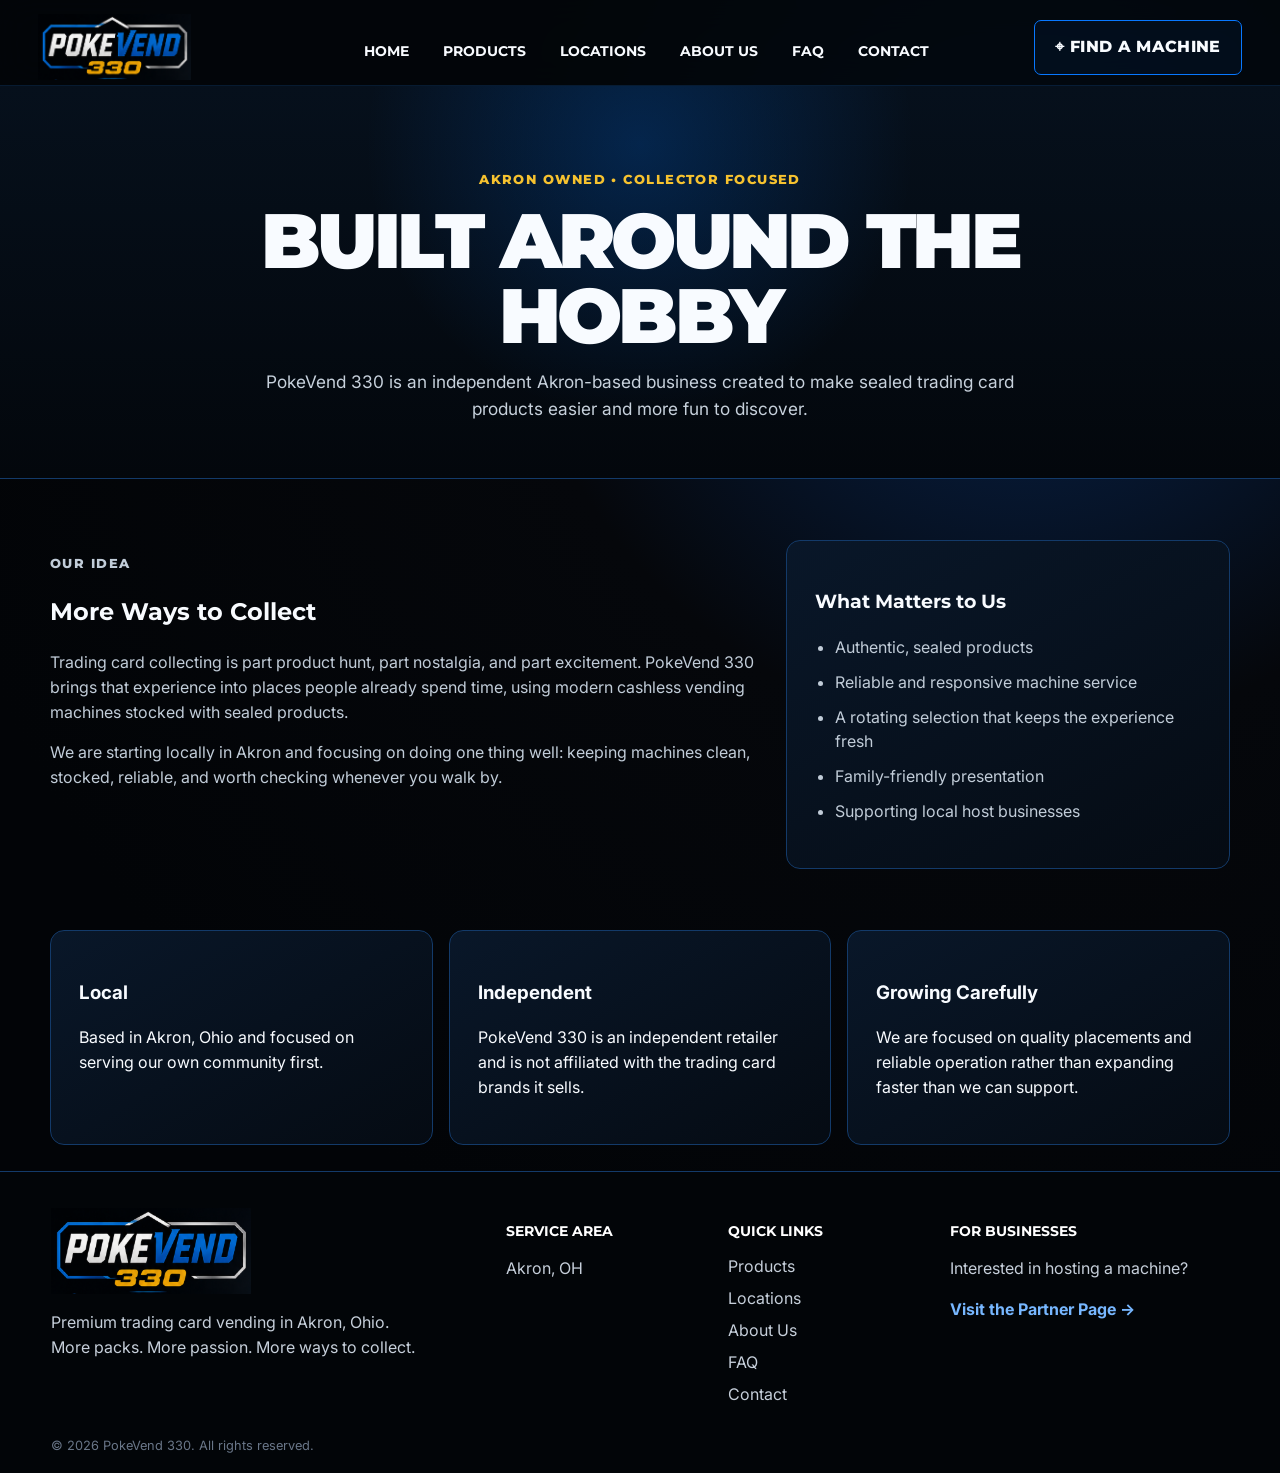
==== about/index.html @ 92cdf1fb "Fix website structure" ====
<!doctype html><html lang="en"><head><meta charset="utf-8"><meta name="viewport" content="width=device-width, initial-scale=1">
<title>About Us | PokeVend 330</title><meta name="description" content="Learn about PokeVend 330, an Akron-based independent trading card vending business."><meta name="theme-color" content="#05070b">
<link rel="preconnect" href="https://fonts.googleapis.com">
<link rel="preconnect" href="https://fonts.gstatic.com" crossorigin>
<link href="https://fonts.googleapis.com/css2?family=Inter:wght@400;500;600;700&family=Montserrat:ital,wght@0,700;0,800;0,900;1,800&display=swap" rel="stylesheet">
<link rel="stylesheet" href="../css/style.css">
<link rel="stylesheet" href="../css/responsive.css">
<script defer src="../js/app.js"></script></head><body>
<header class="site-header" id="top">
  <a class="brand" href="../" aria-label="PokeVend 330 home"><img src="../images/logo.png" alt="PokeVend 330"></a>
  <button class="nav-toggle" aria-label="Open navigation" aria-expanded="false">☰</button>
  <nav class="main-nav" aria-label="Primary navigation">
    <a href="../">Home</a>
    <a href="../products/">Products</a>
    <a href="../locations/">Locations</a>
    <a href="../about/">About Us</a>
    <a href="../faq/">FAQ</a>
    <a href="../contact/">Contact</a>
  </nav>
  <a class="button button-outline header-cta" href="../locations/">⌖ Find a Machine</a>
</header><main>
<section class="subpage-hero">
  <div class="subpage-copy reveal">
    <p class="eyebrow">AKRON OWNED • COLLECTOR FOCUSED</p>
    <h1>Built Around the Hobby</h1>
    <p>PokeVend 330 is an independent Akron-based business created to make sealed trading card products easier and more fun to discover.</p>
  </div>
</section>
<section class="section-shell story-grid reveal">
<div><p class="eyebrow">OUR IDEA</p><h2>More Ways to Collect</h2><p>Trading card collecting is part product hunt, part nostalgia, and part excitement. PokeVend 330 brings that experience into places people already spend time, using modern cashless vending machines stocked with sealed products.</p><p>We are starting locally in Akron and focusing on doing one thing well: keeping machines clean, stocked, reliable, and worth checking whenever you walk by.</p></div>
<div class="story-card"><h3>What Matters to Us</h3><ul><li>Authentic, sealed products</li><li>Reliable and responsive machine service</li><li>A rotating selection that keeps the experience fresh</li><li>Family-friendly presentation</li><li>Supporting local host businesses</li></ul></div>
</section>
<section class="section-shell mini-feature-grid reveal"><article><h3>Local</h3><p>Based in Akron, Ohio and focused on serving our own community first.</p></article><article><h3>Independent</h3><p>PokeVend 330 is an independent retailer and is not affiliated with the trading card brands it sells.</p></article><article><h3>Growing Carefully</h3><p>We are focused on quality placements and reliable operation rather than expanding faster than we can support.</p></article></section>
</main><footer class="site-footer">
  <div class="footer-brand">
    <img src="../images/logo.png" alt="PokeVend 330">
    <p>Premium trading card vending in Akron, Ohio.<br>More packs. More passion. More ways to collect.</p>
  </div>
  <div><h3>Service Area</h3><p>Akron, OH</p></div>
  <div><h3>Quick Links</h3>
    <a href="../products/">Products</a><a href="../locations/">Locations</a><a href="../about/">About Us</a><a href="../faq/">FAQ</a><a href="../contact/">Contact</a>
  </div>
  <div><h3>For Businesses</h3><p>Interested in hosting a machine?</p><a class="text-link" href="../partners/">Visit the Partner Page →</a></div>
  <div class="copyright">© 2026 PokeVend 330. All rights reserved.</div>
</footer></body></html>
---- css/style.css ----
:root{--bg:#05070b;--panel:#08111d;--blue:#0878ff;--gold:#f6c22f;--text:#f8fbff;--muted:#aeb9c8;--line:#133a69;--radius:18px}*{box-sizing:border-box}html{scroll-behavior:smooth}body{margin:0;background:radial-gradient(circle at 80% 15%,#082653 0,#05070b 32%,#020407 70%);color:var(--text);font-family:Inter,Arial,sans-serif;line-height:1.55}a{color:inherit;text-decoration:none}img{max-width:100%;display:block}button{font:inherit}.site-header{height:86px;position:sticky;top:0;z-index:50;display:grid;grid-template-columns:220px 1fr auto;align-items:center;gap:28px;padding:10px 3vw;background:rgba(3,6,10,.88);backdrop-filter:blur(16px);border-bottom:1px solid rgba(26,107,196,.22)}.brand img{max-height:66px;width:auto}.main-nav{display:flex;align-items:center;justify-content:center;gap:34px;font-family:Montserrat,sans-serif;font-weight:700;font-size:.9rem;text-transform:uppercase}.main-nav a{position:relative;padding:30px 0 22px}.main-nav a:hover,.main-nav .active{color:#fff}.main-nav .active:after,.main-nav a:hover:after{content:"";position:absolute;left:0;right:0;bottom:12px;height:2px;background:var(--blue)}.nav-toggle{display:none;background:none;border:0;color:#fff;font-size:1.7rem}.button{display:inline-flex;align-items:center;justify-content:center;gap:.55rem;padding:14px 20px;border-radius:7px;font-family:Montserrat,sans-serif;font-weight:800;text-transform:uppercase;letter-spacing:.02em;transition:.2s ease}.button:hover{transform:translateY(-2px);box-shadow:0 12px 30px rgba(0,118,255,.22)}.button-primary{background:linear-gradient(135deg,var(--blue),#1463f4)}.button-outline{border:1px solid var(--blue);background:rgba(0,75,150,.10)}.hero{position:relative;min-height:735px;display:grid;grid-template-columns:45% 55%;overflow:hidden;border-bottom:1px solid var(--line)}.hero-grid{position:absolute;inset:0;background:radial-gradient(circle at 72% 32%,rgba(0,115,255,.24),transparent 32%),linear-gradient(rgba(0,131,255,.07) 1px,transparent 1px),linear-gradient(90deg,rgba(0,131,255,.07) 1px,transparent 1px);background-size:auto,46px 46px,46px 46px;transform:perspective(600px) rotateX(62deg) scale(1.45);transform-origin:bottom;opacity:.45}.hero-copy,.hero-showcase{position:relative;z-index:2}.hero-copy{padding:92px 4vw 50px 3vw;align-self:center}.eyebrow{color:var(--gold);font-family:Montserrat,sans-serif;font-weight:800;letter-spacing:.11em;font-size:.82rem}.hero h1,.partner-hero h1{font:900 clamp(3.4rem,6vw,6.8rem)/.94 Montserrat,sans-serif;text-transform:uppercase;letter-spacing:-.055em;margin:.5rem 0 1.5rem}.hero h1 span,.partner-hero h1 span{display:block;color:var(--blue)}.hero-sub{font-size:1.18rem;color:#eef3f8;margin-bottom:28px}.hero-benefits{display:grid;grid-template-columns:repeat(4,1fr);gap:16px;margin-top:38px;max-width:570px}.hero-benefits div{display:flex;flex-direction:column;gap:8px;text-transform:uppercase;font-size:.78rem;font-weight:700}.hero-benefits b{font-size:2rem;font-weight:400}.hero-showcase{min-height:735px}.product-strip{position:absolute;top:35px;left:-18%;right:2.5%;display:grid;grid-template-columns:repeat(7,1fr);gap:10px;z-index:3}.product-strip span{min-height:175px;border:1px solid rgba(55,133,222,.42);border-radius:8px;background:linear-gradient(160deg,#0b2d56,#05101e 54%,#1d0b22);padding:100px 8px 10px;text-align:center;font:800 .72rem/1.15 Montserrat,sans-serif;text-transform:uppercase;box-shadow:0 12px 30px #000}.product-strip span:nth-child(2n){background:linear-gradient(160deg,#2b1141,#090d19 54%,#071e36)}.machine-wrap{position:absolute;right:5%;bottom:-10px;width:min(570px,85%);z-index:2}.machine-wrap img{width:100%;filter:drop-shadow(0 40px 55px rgba(0,0,0,.75))}.machine-glow{position:absolute;width:72%;height:70%;right:4%;bottom:8%;background:#006eff;filter:blur(70px);opacity:.25;border-radius:40%;z-index:-1}.brand-band{padding:20px 3vw 25px;border-bottom:1px solid var(--line);background:#03060a;text-align:center}.section-kicker{font:800 1.45rem Montserrat,sans-serif;margin:0 0 20px}.section-kicker span{color:var(--blue)}.brand-list{display:grid;grid-template-columns:repeat(6,1fr);gap:15px}.brand-list span{font:800 1.2rem Montserrat,sans-serif;white-space:nowrap;padding:15px 8px}.legal-note{font-size:.72rem;color:#728093;margin:14px 0 0}.section-shell{width:min(1180px,94vw);margin:26px auto}.section-heading{text-align:center;margin:36px 0 26px}.section-heading h2,.location-section h2,.contact h2{font:800 clamp(2rem,3vw,3rem) Montserrat,sans-serif;margin:.15rem 0}.steps{border:1px solid var(--line);border-radius:var(--radius);background:linear-gradient(135deg,rgba(6,21,38,.92),rgba(3,10,17,.96))}.steps-grid{display:grid;grid-template-columns:repeat(3,1fr) 230px;gap:20px;padding:0 25px 28px}.steps-grid article{position:relative;padding:10px 14px 10px 62px}.step-number{position:absolute;left:10px;top:13px;width:34px;height:34px;display:grid;place-items:center;background:var(--blue);border-radius:50%;font-weight:800}.steps-grid h3{font-family:Montserrat,sans-serif;text-transform:uppercase}.steps-grid p,.feature-grid p,.partner-benefits p,.faq p{color:var(--muted)}.chase-box{border:1px solid var(--blue);border-radius:10px;padding:16px 18px;font:700 1.15rem/1.4 Montserrat,sans-serif}.chase-box span{color:var(--gold);font-size:.85rem}.feature-grid{display:grid;grid-template-columns:repeat(3,1fr);gap:16px}.feature-grid article,.partner-benefits article{position:relative;border:1px solid var(--line);border-radius:12px;padding:25px;background:linear-gradient(160deg,rgba(8,21,36,.94),rgba(5,11,19,.95));overflow:hidden}.feature-grid h3,.partner-benefits h3{font:800 1.15rem Montserrat,sans-serif;text-transform:uppercase}.feature-icon{font-size:2rem;margin-bottom:5px}.local-card .skyline{position:absolute;right:10px;bottom:0;height:65%;width:42%;display:flex;align-items:flex-end;gap:6px;opacity:.42}.skyline span{display:block;width:16%;background:linear-gradient(#0d74de,#0b2545);border-top:2px solid var(--gold)}.skyline span:nth-child(1){height:35%}.skyline span:nth-child(2){height:60%}.skyline span:nth-child(3){height:45%}.skyline span:nth-child(4){height:88%}.skyline span:nth-child(5){height:52%}.skyline span:nth-child(6){height:72%}.location-section{display:grid;grid-template-columns:1fr 1.2fr;gap:40px;align-items:center;padding:45px 0}.location-card{display:grid;grid-template-columns:220px 1fr;align-items:center;border:1px solid var(--line);border-radius:var(--radius);padding:20px;background:var(--panel)}.ohio-card svg{width:100%;max-height:190px}.faq details{border-top:1px solid #173759;padding:18px 4px}.faq details:last-child{border-bottom:1px solid #173759}.faq summary{cursor:pointer;font-weight:700;font-family:Montserrat,sans-serif}.contact{display:flex;align-items:center;justify-content:space-between;gap:30px;padding:42px;border:1px solid var(--line);border-radius:var(--radius);background:linear-gradient(120deg,#07162a,#06101d)}.contact-actions{display:flex;flex-direction:column;align-items:flex-end;gap:12px}.text-link{color:#77b7ff;font-weight:700}.site-footer{position:relative;display:grid;grid-template-columns:1.8fr .8fr .8fr 1.2fr;gap:36px;padding:36px 4vw 60px;border-top:1px solid var(--line);background:#020508;color:#c6cfda}.footer-brand img{max-width:200px;margin-bottom:12px}.site-footer h3{font:700 .9rem Montserrat,sans-serif;text-transform:uppercase;color:#fff}.site-footer a{display:block;margin:7px 0}.copyright{position:absolute;left:4vw;bottom:18px;color:#697688;font-size:.8rem}.partner-main{background:radial-gradient(circle at 72% 15%,rgba(0,115,255,.18),transparent 29%)}.partner-hero{min-height:650px;display:grid;grid-template-columns:58% 42%;align-items:center;padding:55px 5vw 35px;border-bottom:1px solid var(--line)}.partner-copy{max-width:780px}.partner-hero h1{font-size:clamp(3.4rem,5.5vw,6rem)}.partner-copy>p:not(.eyebrow){font-size:1.15rem;color:#d8e0ea}.partner-buttons{display:flex;gap:14px;flex-wrap:wrap;margin:30px 0}.partner-callout{display:inline-block;border:1px solid var(--blue);padding:12px 18px;border-radius:7px;font:800 .9rem Montserrat,sans-serif}.partner-machine img{max-height:590px;margin:auto;filter:drop-shadow(0 35px 55px #000)}.partner-benefits{display:grid;grid-template-columns:repeat(3,1fr);gap:16px}.partner-process{border-top:1px solid rgba(19,58,105,.6);border-bottom:1px solid rgba(19,58,105,.6);padding:10px 0 25px}.partner-steps{grid-template-columns:repeat(3,1fr)}.location-types{display:grid;grid-template-columns:repeat(4,1fr);gap:12px}.location-types span{border:1px solid var(--line);padding:20px;border-radius:9px;background:var(--panel);font-weight:700;text-align:center}.reveal{opacity:0;transform:translateY(18px);transition:opacity .65s ease,transform .65s ease}.reveal.visible{opacity:1;transform:none}

/* Stage 4 subpages */
.subpage-hero{min-height:340px;display:grid;place-items:center;text-align:center;padding:70px 5vw 55px;border-bottom:1px solid var(--line);background:
radial-gradient(circle at 50% 15%,rgba(0,117,255,.22),transparent 38%),
linear-gradient(180deg,#06101c,#03070c)}
.subpage-copy{max-width:900px}
.subpage-hero h1{font:900 clamp(2.8rem,6vw,5.8rem)/.98 Montserrat,sans-serif;text-transform:uppercase;letter-spacing:-.05em;margin:.45rem 0 1rem}
.subpage-hero p:not(.eyebrow){font-size:1.08rem;color:#c7d1dc;max-width:760px;margin:0 auto}
.product-page-grid{display:grid;grid-template-columns:repeat(3,1fr);gap:18px;padding:24px 0}
.product-category,.contact-card,.story-card,.launch-card,.mini-feature-grid article,.support-tips{border:1px solid var(--line);border-radius:14px;background:linear-gradient(150deg,#091729,#050b13);padding:28px}
.product-category h2,.contact-card h2,.launch-card h2,.story-grid h2,.story-card h3,.support-tips h2{font-family:Montserrat,sans-serif}
.category-mark{display:grid;place-items:center;width:56px;height:56px;border:1px solid #176ec8;border-radius:50%;font:800 .78rem Montserrat,sans-serif;color:var(--gold);box-shadow:inset 0 0 20px rgba(0,112,255,.15)}
.tag-row{display:flex;flex-wrap:wrap;gap:8px;margin-top:18px}.tag-row span{padding:7px 10px;border:1px solid #194c80;border-radius:999px;color:#bcd4ef;font-size:.78rem}
.availability-note{text-align:center;padding:42px}
.location-live-grid{display:grid;grid-template-columns:1fr 1fr;gap:20px;align-items:stretch;padding:28px 0}
.launch-card{display:flex;flex-direction:column;justify-content:center}
.map-placeholder{border:1px solid var(--line);border-radius:14px;overflow:hidden;background:#071422;padding:15px}.map-placeholder svg{width:100%;height:100%}
.mini-feature-grid{display:grid;grid-template-columns:repeat(3,1fr);gap:16px}
.story-grid{display:grid;grid-template-columns:1.35fr .85fr;gap:30px;align-items:start;padding:35px 0}.story-grid p{color:#c1ccd8}.story-card ul{padding-left:20px}.story-card li{margin:10px 0;color:#c1ccd8}
.contact-page-grid{display:grid;grid-template-columns:repeat(3,1fr);gap:18px;padding:35px 0}.contact-card{display:flex;flex-direction:column}.contact-card .button{margin-top:auto}
.support-tips{text-align:center;margin-bottom:50px}


/* Stage 5 homepage launch-ready additions */
.why-buy{padding-top:18px;padding-bottom:8px}
.why-buy-grid{display:grid;grid-template-columns:repeat(4,1fr);gap:16px}
.glass-card{position:relative;min-height:220px;padding:26px;border:1px solid rgba(40,125,220,.42);border-radius:16px;background:linear-gradient(145deg,rgba(13,28,49,.78),rgba(5,11,19,.68));backdrop-filter:blur(12px);box-shadow:inset 0 1px rgba(255,255,255,.03);transition:.25s ease;overflow:hidden}
.glass-card:before{content:"";position:absolute;inset:0;background:radial-gradient(circle at 10% 0%,rgba(0,123,255,.12),transparent 42%);pointer-events:none}
.glass-card:hover{transform:translateY(-6px);border-color:#197be1;box-shadow:0 20px 40px rgba(0,0,0,.28),0 0 26px rgba(0,120,255,.08)}
.glass-card h3{font:800 1.03rem Montserrat,sans-serif;text-transform:uppercase;margin:14px 0 9px}
.glass-card p{color:var(--muted);margin:0}
.gold-icon{font-size:2rem;color:var(--gold)}

.new-releases{padding:18px 0 35px}
.release-grid{display:grid;grid-template-columns:repeat(4,1fr);gap:16px}
.release-card{position:relative;border:1px solid var(--line);border-radius:16px;padding:16px;background:linear-gradient(160deg,#09172a,#050a12);overflow:hidden;transition:.25s ease}
.release-card:hover{transform:translateY(-5px);border-color:#1d73cf}
.release-art{height:220px;border-radius:11px;display:grid;place-items:center;font:900 3rem Montserrat,sans-serif;letter-spacing:-.05em;box-shadow:inset 0 0 50px rgba(0,0,0,.38);margin-bottom:18px}
.pitch-black{background:radial-gradient(circle at 35% 30%,#49536c,#090b10 55%,#000)}
.perfect-order{background:radial-gradient(circle at 35% 30%,#e2b93f,#34130e 52%,#080504)}
.ascended-heroes{background:radial-gradient(circle at 35% 30%,#4bb3ff,#093460 55%,#06101c)}
.prismatic{background:conic-gradient(from 180deg,#0b557c,#7038a6,#c08f43,#1776b5,#0b557c)}
.release-badge{display:inline-block;margin-bottom:12px;padding:6px 9px;border-radius:999px;font:800 .68rem Montserrat,sans-serif;text-transform:uppercase;letter-spacing:.05em}
.release-badge.available{background:#0d5f35;color:#bfffd5}.release-badge.new{background:#0d4f9f;color:#cbe4ff}.release-badge.popular{background:#8e6300;color:#fff0b1}.release-badge.limited{background:#6d224d;color:#ffd8ee}
.release-card h3{font:800 1.05rem Montserrat,sans-serif;text-transform:uppercase;margin:.35rem 0}
.release-card p{color:var(--muted);font-size:.9rem}
.section-cta-row{text-align:center;margin-top:22px}

.trusted{padding:10px 0 36px}
.trusted-card{display:grid;grid-template-columns:1.15fr .85fr;gap:35px;border:1px solid var(--line);border-radius:18px;padding:34px;background:linear-gradient(120deg,#061523,#08101b)}
.trusted-card h2{font:800 clamp(1.8rem,3vw,2.7rem) Montserrat,sans-serif;margin:.25rem 0 12px}
.trusted-card p{color:#bec9d6}
.trusted-list{display:grid;grid-template-columns:1fr 1fr;gap:10px;align-content:center}
.trusted-list span{padding:12px 14px;border:1px solid #164779;border-radius:9px;background:rgba(7,22,38,.7);font-weight:700}

.enhanced-footer{grid-template-columns:1.6fr 1fr 1fr 1.2fr 1fr}

/* Stage 5 product page */
.category-showcase{display:flex;flex-direction:column;gap:22px;padding:30px 0}
.category-row{display:grid;grid-template-columns:1.4fr .6fr;gap:28px;align-items:center;border:1px solid var(--line);border-radius:18px;background:linear-gradient(150deg,#081626,#050a11);padding:28px;overflow:hidden}
.category-row.reverse{grid-template-columns:.6fr 1.4fr}
.category-row.reverse .category-copy{order:2}.category-row.reverse .category-visual{order:1}
.category-copy h2{font:800 clamp(1.7rem,3vw,2.6rem) Montserrat,sans-serif;margin:.45rem 0}
.category-copy h4{font:700 .8rem Montserrat,sans-serif;text-transform:uppercase;letter-spacing:.08em;color:#e6eef8;margin:18px 0 4px}
.category-copy p{color:#bec9d5}
.category-copy small{display:block;margin-top:18px;color:#75869a}
.category-pill{display:inline-block;color:var(--gold);font:800 .72rem Montserrat,sans-serif;text-transform:uppercase;letter-spacing:.08em}
.category-visual{min-height:280px;border-radius:14px;display:grid;place-items:center;font:900 clamp(2.8rem,6vw,5rem) Montserrat,sans-serif;color:#fff;box-shadow:inset 0 0 80px rgba(0,0,0,.35)}
.pokemon-visual{background:radial-gradient(circle at 50% 35%,#177ac8,#082e56 48%,#06101a)}
.magic-visual{background:radial-gradient(circle at 50% 35%,#a84a25,#3b1710 48%,#090504)}
.onepiece-visual{background:radial-gradient(circle at 50% 35%,#3267a8,#0d294e 48%,#05090f)}
.lorcana-visual{background:radial-gradient(circle at 50% 35%,#7351a6,#241637 48%,#07050c)}
.yugioh-visual{background:radial-gradient(circle at 50% 35%,#a52937,#3a1018 48%,#090407)}
.sports-visual{background:radial-gradient(circle at 50% 35%,#cc4b20,#402015 48%,#090605)}
---- css/responsive.css ----
@media(max-width:1050px){.site-header{grid-template-columns:180px 1fr auto}.main-nav{gap:18px;font-size:.78rem}.hero{grid-template-columns:1fr;min-height:auto}.hero-copy{padding-top:70px;padding-bottom:520px;z-index:4;max-width:58%}.hero-showcase{position:absolute;inset:0;pointer-events:none}.product-strip{left:47%;top:40px}.machine-wrap{right:2%;bottom:0;width:470px}.steps-grid{grid-template-columns:repeat(3,1fr)}.chase-box{grid-column:1/-1;text-align:center}.brand-list{grid-template-columns:repeat(3,1fr)}}@media(max-width:820px){.site-header{height:74px;grid-template-columns:150px 1fr auto;padding:7px 4vw}.brand img{max-height:56px}.header-cta{display:none}.nav-toggle{display:block;justify-self:end}.main-nav{position:absolute;top:74px;left:0;right:0;display:none;flex-direction:column;align-items:flex-start;background:#03070c;padding:18px 5vw;border-bottom:1px solid var(--line)}.main-nav.open{display:flex}.main-nav a{padding:10px 0}.hero{display:block}.hero-copy{max-width:none;padding:65px 5vw 30px}.hero h1{font-size:clamp(3rem,14vw,5.4rem)}.hero-showcase{position:relative;min-height:585px}.product-strip{position:relative;top:auto;left:auto;right:auto;padding:10px 4vw;grid-template-columns:repeat(4,1fr)}.product-strip span{min-height:125px;padding-top:72px;font-size:.64rem}.product-strip span:nth-child(n+5){display:none}.machine-wrap{width:min(470px,92vw);right:50%;transform:translateX(50%);bottom:0}.hero-benefits{grid-template-columns:repeat(2,1fr)}.steps-grid,.feature-grid,.partner-benefits,.partner-steps,.location-types{grid-template-columns:1fr}.location-section{grid-template-columns:1fr}.location-card{grid-template-columns:150px 1fr}.site-footer{grid-template-columns:1fr 1fr}.footer-brand{grid-column:1/-1}.partner-hero{grid-template-columns:1fr;padding:55px 5vw}.partner-machine img{max-height:480px;margin-top:30px}}@media(max-width:560px){.brand-list{grid-template-columns:repeat(2,1fr)}.brand-list span{font-size:1rem}.contact{flex-direction:column;align-items:flex-start;padding:28px}.contact-actions{align-items:flex-start}.location-card{grid-template-columns:1fr;text-align:center}.ohio-card svg{max-width:180px;margin:auto}.site-footer{grid-template-columns:1fr}}
@media (max-width:900px){
  .product-page-grid,.contact-page-grid,.mini-feature-grid{grid-template-columns:1fr 1fr}
  .story-grid,.location-live-grid{grid-template-columns:1fr}
}
@media (max-width:600px){
  .product-page-grid,.contact-page-grid,.mini-feature-grid{grid-template-columns:1fr}
  .subpage-hero{min-height:280px;padding-top:55px}
}

@media (max-width:980px){
  .why-buy-grid,.release-grid{grid-template-columns:1fr 1fr}
  .trusted-card{grid-template-columns:1fr}
  .enhanced-footer{grid-template-columns:1fr 1fr 1fr}
  .category-row,.category-row.reverse{grid-template-columns:1fr}
  .category-row.reverse .category-copy,.category-row.reverse .category-visual{order:initial}
}
@media (max-width:620px){
  .why-buy-grid,.release-grid,.trusted-list{grid-template-columns:1fr}
  .enhanced-footer{grid-template-columns:1fr}
  .release-art{height:180px}
  .category-visual{min-height:200px}
}
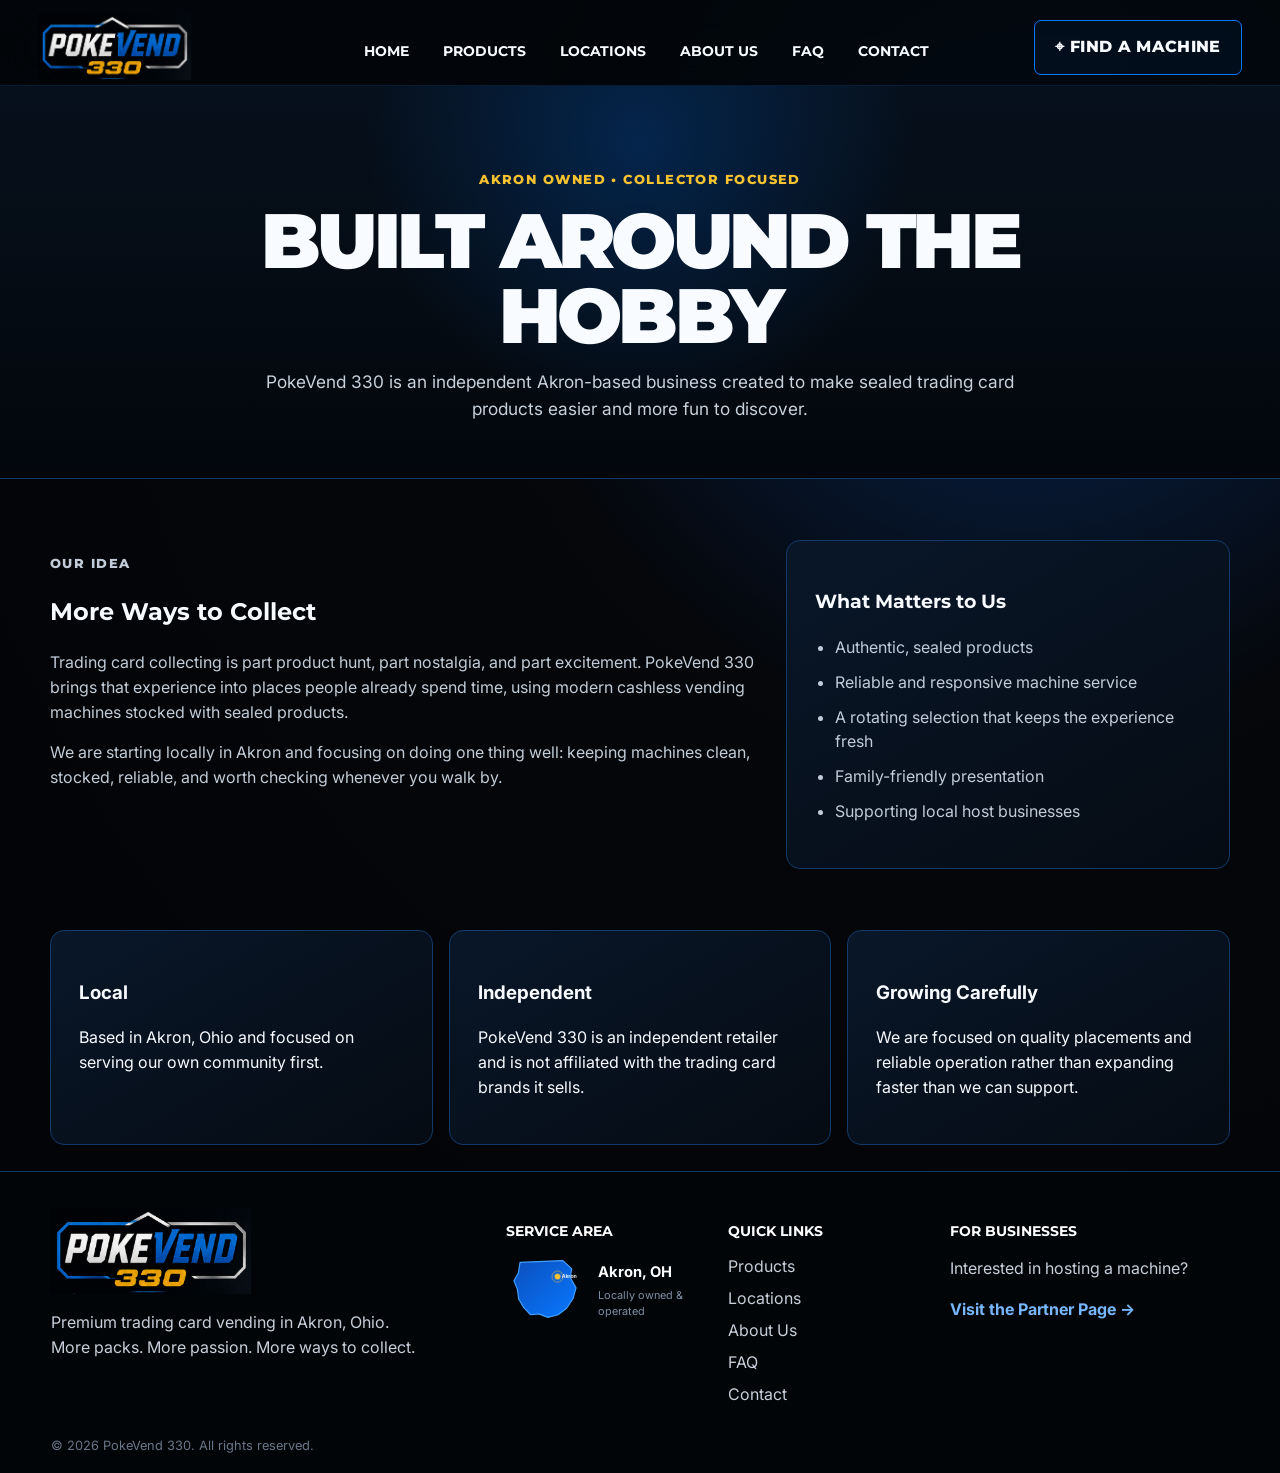
==== commit d380745a: "Apply master website revision list" ====
--- a/about/index.html
+++ b/about/index.html
@@ -36,7 +36,13 @@
     <img src="../images/logo.png" alt="PokeVend 330">
     <p>Premium trading card vending in Akron, Ohio.<br>More packs. More passion. More ways to collect.</p>
   </div>
-  <div><h3>Service Area</h3><p>Akron, OH</p></div>
+  <div class="service-area-footer">
+      <h3>Service Area</h3>
+      <div class="service-area-mini">
+        <img src="../images/local/ohio-akron.svg" alt="Ohio map with Akron highlighted">
+        <div><strong>Akron, OH</strong><span>Locally owned & operated</span></div>
+      </div>
+    </div>
   <div><h3>Quick Links</h3>
     <a href="../products/">Products</a><a href="../locations/">Locations</a><a href="../about/">About Us</a><a href="../faq/">FAQ</a><a href="../contact/">Contact</a>
   </div>
--- a/css/style.css
+++ b/css/style.css
@@ -74,3 +74,194 @@
 .lorcana-visual{background:radial-gradient(circle at 50% 35%,#7351a6,#241637 48%,#07050c)}
 .yugioh-visual{background:radial-gradient(circle at 50% 35%,#a52937,#3a1018 48%,#090407)}
 .sports-visual{background:radial-gradient(circle at 50% 35%,#cc4b20,#402015 48%,#090605)}
+
+.release-art.image-art{background:linear-gradient(160deg,#07111d,#020508);padding:12px;overflow:hidden}
+.release-art.image-art img{width:100%;height:100%;object-fit:contain;object-position:center;display:block;filter:drop-shadow(0 12px 16px rgba(0,0,0,.45));transition:transform .28s ease,filter .28s ease}
+.release-card:hover .release-art.image-art img{transform:scale(1.035);filter:drop-shadow(0 16px 22px rgba(0,0,0,.58))}
+
+/* Classic homepage visual restoration */
+.product-strip-images>div{
+  min-height:175px;
+  border:0;
+  background:transparent;
+  padding:0;
+  display:flex;
+  align-items:flex-end;
+  justify-content:center;
+  overflow:visible;
+  box-shadow:none;
+}
+.product-strip-images img{
+  width:100%;
+  height:175px;
+  object-fit:contain;
+  filter:drop-shadow(0 10px 16px rgba(0,0,0,.65));
+}
+.product-strip-images .hero-pack-placeholder{
+  border:1px solid rgba(55,133,222,.42);
+  border-radius:8px;
+  background:linear-gradient(160deg,#0b2d56,#05101e 54%,#1d0b22);
+  padding:105px 8px 10px;
+  align-items:flex-start;
+  font:800 .72rem/1.15 Montserrat,sans-serif;
+  text-align:center;
+  text-transform:uppercase;
+}
+.product-strip-images .hero-pack-placeholder.sports{
+  background:linear-gradient(160deg,#4d1717,#07101d 55%,#08142a);
+}
+
+/* Stage 6 asset-driven polish */
+.product-strip-images a{
+  min-height:175px;
+  display:flex;
+  align-items:flex-end;
+  justify-content:center;
+  transition:transform .28s ease, filter .28s ease;
+}
+.product-strip-images a:hover{transform:translateY(-8px) scale(1.035);filter:brightness(1.08)}
+.product-strip-images a img{
+  width:100%;
+  height:175px;
+  object-fit:contain;
+  filter:drop-shadow(0 12px 18px rgba(0,0,0,.68));
+}
+.brand-logo-list{align-items:center}
+.brand-logo-list a{height:78px;display:flex;align-items:center;justify-content:center;padding:10px 14px;transition:.25s ease}
+.brand-logo-list img{max-height:58px;max-width:150px;width:auto;object-fit:contain;filter:drop-shadow(0 6px 10px rgba(0,0,0,.55));transition:.25s ease}
+.brand-logo-list a:hover img{transform:scale(1.07);filter:drop-shadow(0 0 15px rgba(0,128,255,.38))}
+.local-photo-card{padding:0!important;min-height:220px}
+.local-photo{position:absolute;inset:0}
+.local-photo:after{content:"";position:absolute;inset:0;background:linear-gradient(90deg,rgba(3,9,16,.97) 0%,rgba(3,9,16,.78) 48%,rgba(3,9,16,.18) 100%)}
+.local-photo img{width:100%;height:100%;object-fit:cover}
+.local-photo-copy{position:relative;z-index:2;width:62%;padding:25px}
+.storefront-section{padding:30px 0;border-bottom:1px solid rgba(19,58,105,.55)}
+.storefront-heading{display:flex;align-items:center;gap:24px;margin-bottom:24px}
+.storefront-heading img{width:auto;max-width:220px;max-height:82px;object-fit:contain}
+.storefront-heading h2{font:800 clamp(2rem,4vw,3.3rem) Montserrat,sans-serif;margin:.15rem 0}
+.storefront-heading p{color:var(--muted)}
+.shop-grid{display:grid;grid-template-columns:repeat(4,1fr);gap:18px}
+.compact-grid{grid-template-columns:repeat(4,minmax(220px,1fr))}
+.shop-card{border:1px solid var(--line);border-radius:15px;padding:14px;background:linear-gradient(160deg,#091729,#050b13);transition:.25s ease}
+.shop-card:hover{transform:translateY(-6px);border-color:#197be1;box-shadow:0 18px 36px rgba(0,0,0,.35)}
+.shop-art{height:300px;border-radius:10px;background:radial-gradient(circle at 50% 30%,#11263e,#03070b 70%);display:flex;align-items:center;justify-content:center;padding:10px;overflow:hidden}
+.shop-art img{width:100%;height:100%;object-fit:contain;filter:drop-shadow(0 14px 20px rgba(0,0,0,.55))}
+.shop-card h3{font:800 1rem Montserrat,sans-serif;text-transform:uppercase;margin:14px 0 4px}
+.shop-card p{color:var(--muted);font-size:.88rem;margin:0 0 12px}
+.availability{font-size:.72rem;color:#7fb9f4;text-transform:uppercase;font-weight:700}
+.akron-hero{position:relative;overflow:hidden;background:#05070b}
+.akron-hero-bg{position:absolute;inset:0;width:100%;height:100%;object-fit:cover;opacity:.48}
+.akron-hero:after{content:"";position:absolute;inset:0;background:linear-gradient(90deg,rgba(3,8,14,.96),rgba(3,8,14,.62),rgba(3,8,14,.82))}
+.akron-hero .subpage-copy{position:relative;z-index:2}
+@keyframes gentleFloat{0%,100%{transform:translateY(0)}50%{transform:translateY(-5px)}}
+.machine-wrap{animation:gentleFloat 5.5s ease-in-out infinite}
+.button{position:relative;overflow:hidden}
+.button:after{content:"";position:absolute;top:-30%;left:-120%;width:60%;height:160%;background:linear-gradient(90deg,transparent,rgba(255,255,255,.18),transparent);transform:skewX(-20deg);transition:left .55s ease}
+.button:hover:after{left:150%}
+
+
+/* =========================================================
+   STAGE 7 MASTER REVISION PASS
+   ========================================================= */
+
+/* Global service area map treatment */
+.service-area-footer{min-width:180px}
+.service-area-mini{display:flex;align-items:center;gap:10px}
+.service-area-mini img{width:82px;height:72px;object-fit:contain;flex:0 0 auto}
+.service-area-mini strong{display:block;color:#fff;font-size:.92rem}
+.service-area-mini span{display:block;color:#7e8fa3;font-size:.68rem;margin-top:3px}
+
+/* Center issue-report pills */
+.support-tips .tag-row{justify-content:center;align-items:center}
+
+/* Homepage hero: full machine, clear product rows, no collision */
+.hero-showcase{overflow:visible}
+.machine-wrap{
+  width:min(430px,68%);
+  right:2.5%;
+  bottom:4px;
+  z-index:2;
+}
+.machine-wrap img{
+  width:100%;
+  max-height:610px;
+  object-fit:contain;
+  object-position:center bottom;
+}
+.product-strip{
+  left:-25%;
+  right:6%;
+  top:28px;
+  gap:18px;
+  z-index:4;
+  pointer-events:auto;
+}
+.product-strip-images a{
+  min-height:150px;
+  max-height:165px;
+  padding:0 3px;
+}
+.product-strip-images a img{
+  height:158px;
+  max-width:112px;
+  object-fit:contain;
+}
+
+/* Partner hero: remove pasted-on-box feel and show entire machine */
+.partner-hero{
+  grid-template-columns:minmax(0,1.6fr) minmax(330px,.65fr);
+  overflow:hidden;
+}
+.partner-machine{
+  position:relative;
+  display:flex;
+  align-items:center;
+  justify-content:center;
+  min-height:560px;
+}
+.partner-machine:before{
+  content:"";
+  position:absolute;
+  width:78%;
+  height:72%;
+  border-radius:50%;
+  background:radial-gradient(circle,rgba(0,123,255,.28),rgba(0,123,255,.06) 48%,transparent 72%);
+  filter:blur(8px);
+}
+.partner-machine img{
+  position:relative;
+  z-index:1;
+  width:auto;
+  max-width:390px;
+  max-height:570px;
+  object-fit:contain;
+  margin:auto;
+  filter:drop-shadow(0 28px 38px rgba(0,0,0,.65));
+}
+
+/* Partner location list can accommodate 10 items cleanly */
+.location-types{grid-template-columns:repeat(5,1fr)}
+
+/* Partner bottom CTA desktop line treatment */
+.partner-contact-section{
+  display:grid;
+  grid-template-columns:minmax(0,1fr) auto;
+  align-items:center;
+  gap:34px;
+}
+.partner-contact-copy p{max-width:none}
+.partner-email-button{white-space:nowrap;min-width:330px}
+
+/* Make clickable controls visually and functionally consistent */
+a.button{cursor:pointer}
+a.button:focus-visible,.main-nav a:focus-visible,.text-link:focus-visible{
+  outline:3px solid rgba(246,194,47,.75);
+  outline-offset:3px;
+}
+
+/* Better product-source cropping display */
+.shop-art{padding:8px}
+.shop-art img{max-width:100%;max-height:100%;object-fit:contain}
+
+/* Service-area footer support in expanded footer layouts */
+.enhanced-footer{grid-template-columns:1.45fr .9fr .9fr 1.05fr 1.1fr 1fr}
--- a/css/responsive.css
+++ b/css/responsive.css
@@ -21,3 +21,45 @@
   .release-art{height:180px}
   .category-visual{min-height:200px}
 }
+
+@media(max-width:980px){
+  .shop-grid,.compact-grid{grid-template-columns:repeat(2,1fr)}
+  .storefront-heading{align-items:flex-start}
+}
+@media(max-width:620px){
+  .brand-logo-list{grid-template-columns:repeat(2,1fr)}
+  .shop-grid,.compact-grid{grid-template-columns:1fr}
+  .shop-art{height:360px}
+  .storefront-heading{flex-direction:column;gap:10px}
+  .local-photo-copy{width:82%}
+}
+
+@media (max-width:1200px){
+  .product-strip{left:-8%;right:4%;gap:10px}
+  .product-strip-images a:nth-child(7){display:none}
+  .machine-wrap{width:min(410px,66%)}
+  .partner-contact-copy p{white-space:normal}
+  .location-types{grid-template-columns:repeat(3,1fr)}
+  .enhanced-footer{grid-template-columns:repeat(3,1fr)}
+}
+@media (min-width:1201px){
+  .partner-contact-copy p{white-space:nowrap;font-size:.94rem}
+}
+@media (max-width:900px){
+  .partner-hero{grid-template-columns:1fr}
+  .partner-machine{min-height:480px}
+  .partner-machine img{max-height:470px;max-width:330px}
+  .partner-contact-section{grid-template-columns:1fr}
+  .partner-contact-section .contact-actions{align-items:flex-start}
+  .partner-email-button{min-width:0}
+  .location-types{grid-template-columns:repeat(2,1fr)}
+  .service-area-mini img{width:72px}
+  .machine-wrap{width:min(420px,82vw)}
+}
+@media (max-width:620px){
+  .location-types{grid-template-columns:1fr}
+  .partner-email-button{width:100%;white-space:normal}
+  .service-area-mini{justify-content:flex-start}
+  .enhanced-footer{grid-template-columns:1fr}
+  .product-strip-images a img{height:125px}
+}
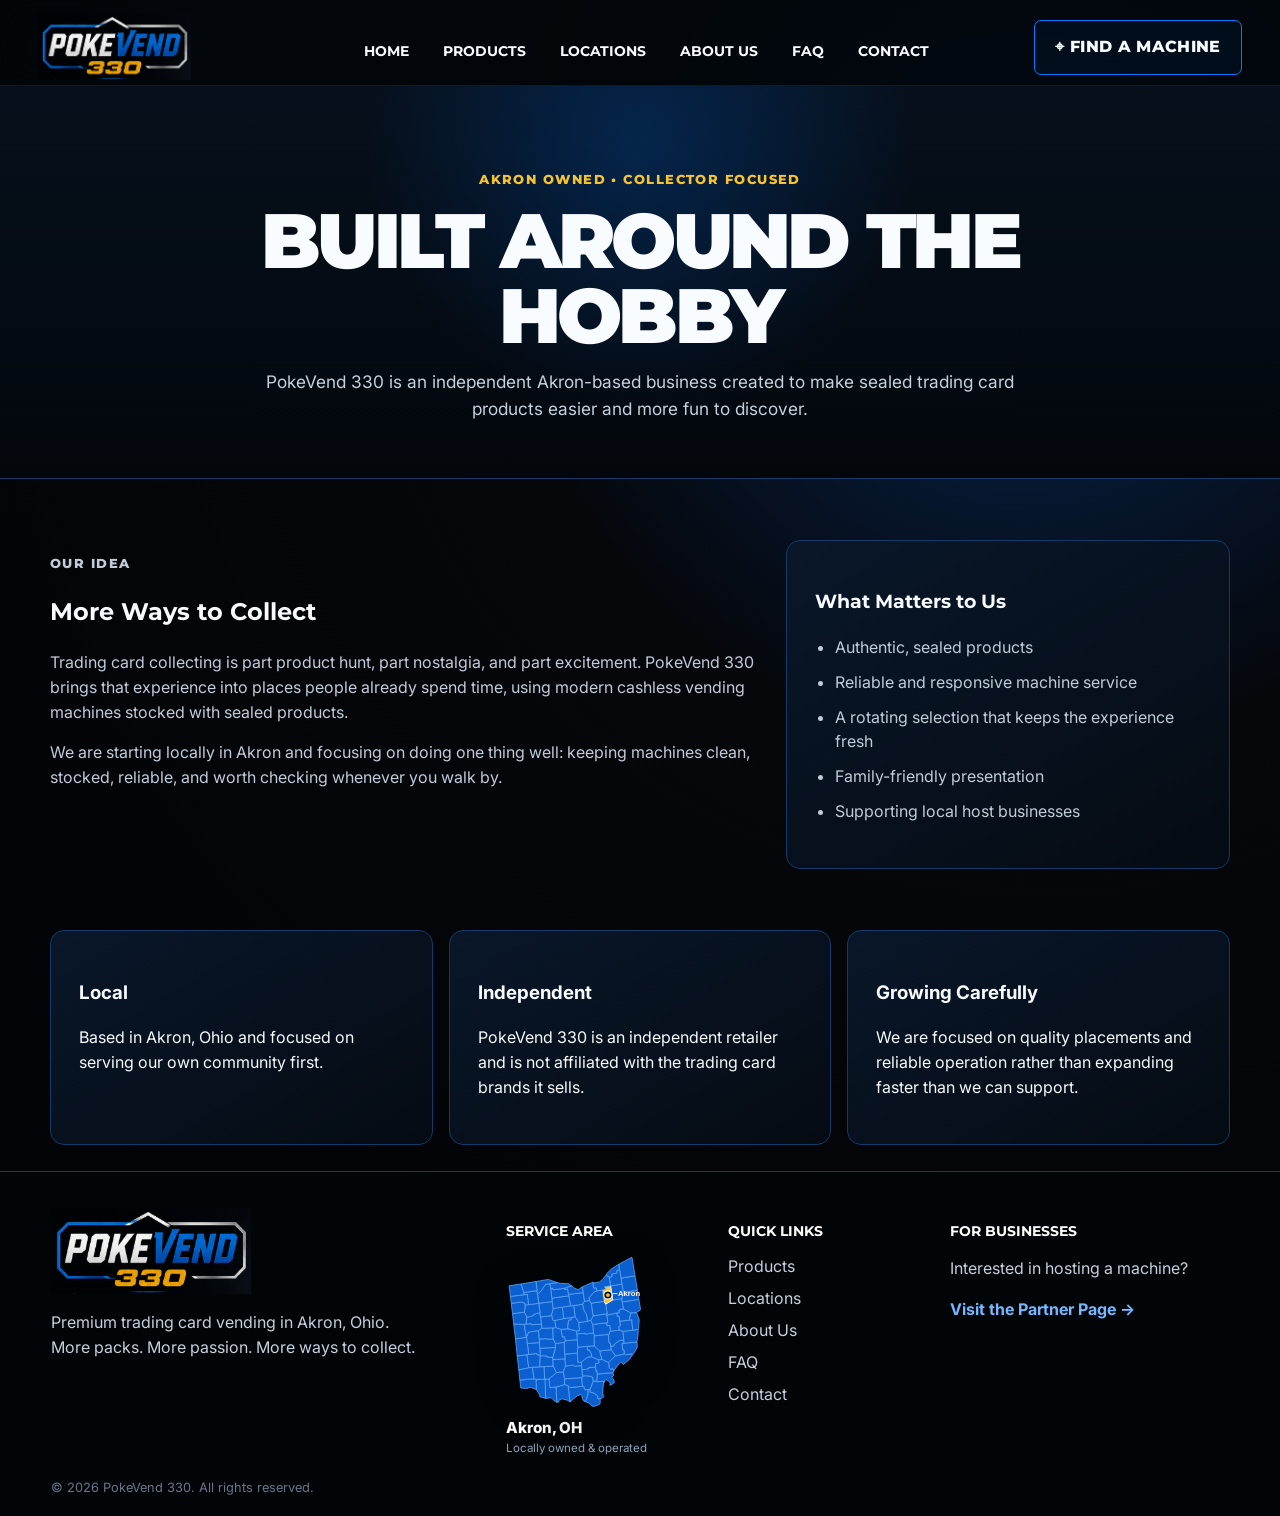
==== commit 51dad75a: "Add verified card pricing links and service area improvements" ====
--- a/about/index.html
+++ b/about/index.html
@@ -40,7 +40,7 @@
       <h3>Service Area</h3>
       <div class="service-area-mini">
         <img src="../images/local/ohio-akron.svg" alt="Ohio map with Akron highlighted">
-        <div><strong>Akron, OH</strong><span>Locally owned & operated</span></div>
+        <div class="service-area-copy"><div class="service-area-city">Akron, OH</div><div class="service-area-local">Locally owned &amp; operated</div></div>
       </div>
     </div>
   <div><h3>Quick Links</h3>
--- a/css/style.css
+++ b/css/style.css
@@ -265,3 +265,90 @@
 
 /* Service-area footer support in expanded footer layouts */
 .enhanced-footer{grid-template-columns:1.45fr .9fr .9fr 1.05fr 1.1fr 1fr}
+
+
+/* =========================================================
+   STAGE 8 — NEW MASTER REVISION LIST
+   ========================================================= */
+
+/* Improved service-area treatment with accurate Ohio map */
+.service-area-footer{min-width:185px}
+.service-area-mini{
+  display:flex;
+  flex-direction:column;
+  align-items:flex-start;
+  gap:8px;
+}
+.service-area-mini img{
+  width:138px;
+  height:156px;
+  object-fit:contain;
+  display:block;
+  filter:drop-shadow(0 10px 18px rgba(0,0,0,.35));
+}
+.service-area-copy{display:block;line-height:1.25}
+.service-area-city{
+  color:#fff;
+  font-size:.95rem;
+  font-weight:800;
+  white-space:nowrap;
+}
+.service-area-local{
+  display:block;
+  color:#8fa2b8;
+  font-size:.72rem;
+  margin-top:4px;
+  white-space:nowrap;
+}
+
+/* Homepage email CTA — title and address inside the same button */
+.email-pokevend-cta{
+  min-width:330px;
+  flex-direction:column;
+  gap:3px;
+  line-height:1.12;
+}
+.email-cta-title{
+  display:block;
+  white-space:nowrap;
+  font-size:.94rem;
+}
+.email-cta-address{
+  display:block;
+  white-space:nowrap;
+  font-family:Inter,Arial,sans-serif;
+  font-size:.78rem;
+  font-weight:600;
+  text-transform:none;
+  letter-spacing:0;
+  opacity:.88;
+}
+
+/* Subtle verified current-price links on product cards */
+.price-lookup-link{
+  display:block;
+  margin-top:10px;
+  padding-top:10px;
+  border-top:1px solid rgba(66,151,235,.16);
+  color:#83bdff;
+  font-size:.78rem;
+  font-weight:650;
+  line-height:1.35;
+  transition:color .18s ease, transform .18s ease;
+}
+.price-lookup-link:hover{
+  color:#f6c22f;
+  transform:translateX(2px);
+}
+.price-lookup-link:focus-visible{
+  outline:2px solid rgba(246,194,47,.85);
+  outline-offset:3px;
+  border-radius:3px;
+}
+.third-party-pricing-note{
+  max-width:720px;
+  margin:18px auto 0;
+  color:#718195;
+  font-size:.7rem;
+  line-height:1.5;
+}
--- a/css/responsive.css
+++ b/css/responsive.css
@@ -63,3 +63,10 @@
   .enhanced-footer{grid-template-columns:1fr}
   .product-strip-images a img{height:125px}
 }
+
+@media(max-width:620px){
+  .service-area-mini img{width:120px;height:136px}
+  .service-area-local{white-space:normal}
+  .email-pokevend-cta{min-width:0;width:100%}
+  .email-cta-title,.email-cta-address{white-space:nowrap}
+}
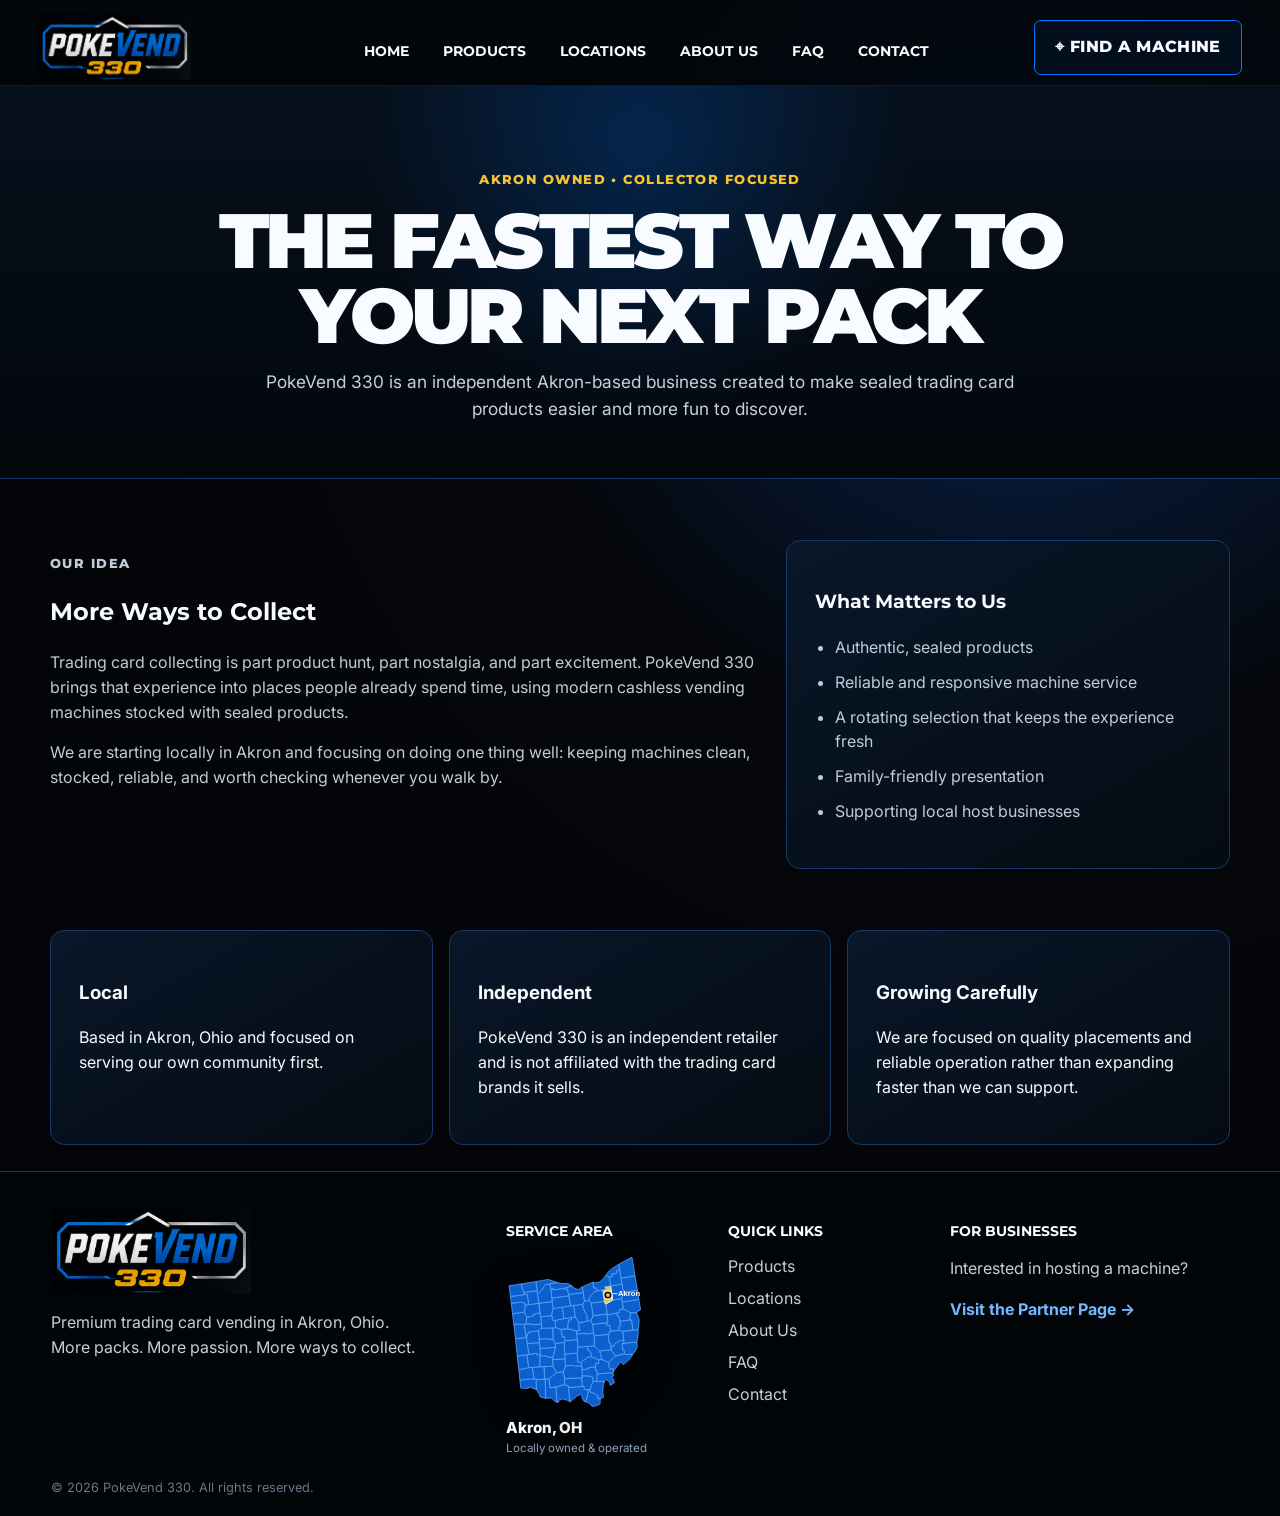
==== commit f55dc74f: "Deploy Stage 9 master revision" ====
--- a/about/index.html
+++ b/about/index.html
@@ -22,7 +22,7 @@
 <section class="subpage-hero">
   <div class="subpage-copy reveal">
     <p class="eyebrow">AKRON OWNED • COLLECTOR FOCUSED</p>
-    <h1>Built Around the Hobby</h1>
+    <h1>The Fastest Way to Your Next Pack</h1>
     <p>PokeVend 330 is an independent Akron-based business created to make sealed trading card products easier and more fun to discover.</p>
   </div>
 </section>
--- a/css/style.css
+++ b/css/style.css
@@ -352,3 +352,171 @@
   font-size:.7rem;
   line-height:1.5;
 }
+
+
+/* =========================================================
+   STAGE 9 — MASTER REVISION
+   ========================================================= */
+
+/* Homepage benefit icons */
+.hero-benefits .benefit-svg{
+  width:42px;
+  height:42px;
+  color:#fff;
+  display:block;
+}
+.hero-benefits div{
+  align-items:flex-start;
+}
+.hero-benefits div:hover .benefit-svg{
+  color:#f6c22f;
+  transform:translateY(-2px);
+}
+.hero-benefits .benefit-svg{transition:.2s ease}
+
+/* Compact How It Works */
+.compact-how{
+  padding-bottom:18px;
+}
+.compact-how .section-heading{
+  margin:26px 0 14px;
+}
+.compact-how-grid{
+  display:grid;
+  grid-template-columns:repeat(3,minmax(0,1fr)) 230px;
+  gap:12px;
+  padding:0 18px 20px;
+  align-items:stretch;
+}
+.how-step{
+  min-width:0;
+  padding:12px 8px !important;
+  display:grid;
+  grid-template-columns:82px 1fr;
+  gap:10px;
+  align-items:center;
+}
+.how-step-visual{
+  position:relative;
+  height:76px;
+  display:grid;
+  place-items:center;
+}
+.how-step .step-number{
+  left:0;
+  top:2px;
+  z-index:3;
+}
+.how-icon{
+  width:72px;
+  height:72px;
+  border-radius:50%;
+  display:grid;
+  place-items:center;
+  color:#eaf5ff;
+  background:radial-gradient(circle,rgba(0,122,255,.22),rgba(0,67,132,.09) 62%,transparent 68%);
+  box-shadow:inset 0 0 24px rgba(0,119,255,.14);
+}
+.how-icon svg{
+  width:54px;
+  height:54px;
+}
+.how-step-copy h3{
+  margin:0 0 5px;
+  font:800 .94rem Montserrat,sans-serif;
+  text-transform:uppercase;
+}
+.how-step-copy p{
+  margin:0;
+  font-size:.82rem;
+  line-height:1.4;
+}
+.compact-chase{
+  display:flex;
+  flex-direction:column;
+  justify-content:center;
+  padding:13px 16px;
+  font-size:1rem;
+}
+
+/* Feature showcase cards */
+.feature-showcase-card{
+  min-height:225px;
+  display:grid;
+  grid-template-columns:minmax(0,1fr) 42%;
+  align-items:center;
+  gap:12px;
+  padding:20px 20px 20px 24px !important;
+}
+.feature-showcase-copy{
+  position:relative;
+  z-index:2;
+}
+.feature-line-icon{
+  width:46px;
+  height:46px;
+  color:#fff;
+  margin-bottom:8px;
+}
+.feature-line-icon svg{width:100%;height:100%}
+.feature-showcase-card h3{
+  margin:.35rem 0 .4rem;
+}
+.feature-showcase-card p{
+  margin:0;
+}
+.stocked-packs{
+  position:relative;
+  height:180px;
+  min-width:0;
+}
+.stocked-packs img{
+  position:absolute;
+  bottom:0;
+  height:168px;
+  width:auto;
+  max-width:105px;
+  object-fit:contain;
+  filter:drop-shadow(0 15px 20px rgba(0,0,0,.6));
+  transition:transform .25s ease;
+}
+.stocked-packs img:first-child{
+  left:4%;
+  transform:rotate(-7deg);
+}
+.stocked-packs img:last-child{
+  right:2%;
+  transform:rotate(7deg);
+}
+.stocked-card:hover .stocked-packs img:first-child{transform:rotate(-7deg) translateY(-5px)}
+.stocked-card:hover .stocked-packs img:last-child{transform:rotate(7deg) translateY(-5px)}
+.collector-art{
+  color:#198eff;
+  opacity:.82;
+  display:grid;
+  place-items:center;
+  filter:drop-shadow(0 0 15px rgba(0,123,255,.22));
+}
+.collector-art svg{
+  width:100%;
+  max-width:160px;
+  height:auto;
+}
+
+/* Locations Ohio map */
+.ohio-location-map{
+  display:flex;
+  align-items:center;
+  justify-content:center;
+  min-height:360px;
+  padding:24px;
+  background:
+    radial-gradient(circle at 50% 45%,rgba(0,117,255,.14),transparent 55%),
+    #071422;
+}
+.ohio-location-map img{
+  width:min(330px,88%);
+  height:300px;
+  object-fit:contain;
+  filter:drop-shadow(0 18px 28px rgba(0,0,0,.38));
+}
--- a/css/responsive.css
+++ b/css/responsive.css
@@ -70,3 +70,21 @@
   .email-pokevend-cta{min-width:0;width:100%}
   .email-cta-title,.email-cta-address{white-space:nowrap}
 }
+
+@media(max-width:1050px){
+  .compact-how-grid{grid-template-columns:repeat(3,1fr)}
+  .compact-chase{grid-column:1/-1;text-align:center}
+}
+@media(max-width:820px){
+  .compact-how-grid{grid-template-columns:1fr}
+  .compact-chase{grid-column:auto}
+  .how-step{grid-template-columns:88px 1fr}
+  .feature-showcase-card{grid-template-columns:1fr 42%}
+}
+@media(max-width:620px){
+  .feature-showcase-card{grid-template-columns:1fr}
+  .stocked-packs{height:170px}
+  .collector-art{min-height:130px}
+  .ohio-location-map{min-height:310px}
+  .ohio-location-map img{height:260px}
+}
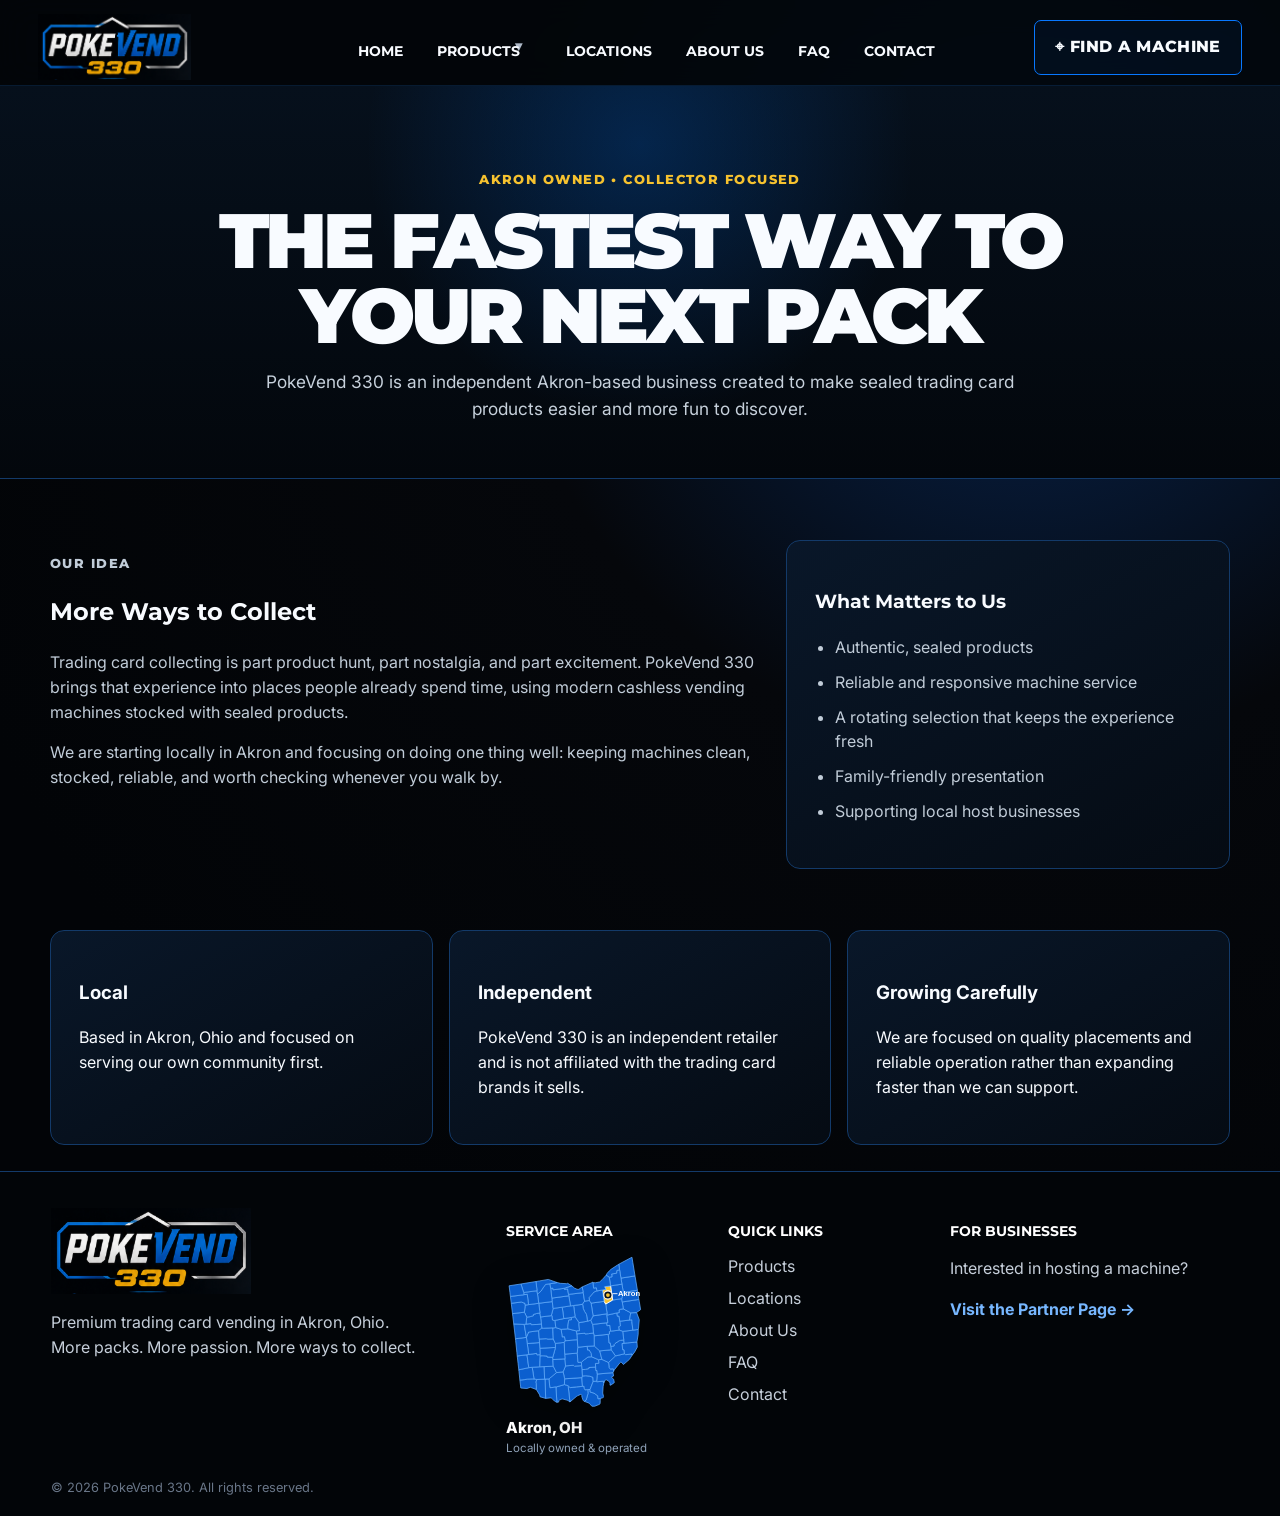
==== commit 4c872a5d: "Deploy Stage 15 Products dropdown and card guide polish" ====
--- a/about/index.html
+++ b/about/index.html
@@ -11,7 +11,7 @@
   <button class="nav-toggle" aria-label="Open navigation" aria-expanded="false">☰</button>
   <nav class="main-nav" aria-label="Primary navigation">
     <a href="../">Home</a>
-    <a href="../products/">Products</a>
+    <div class="nav-dropdown"><a href="../products/">Products</a><button class="nav-dropdown-toggle" type="button" aria-label="Open Products menu" aria-expanded="false"><span aria-hidden="true">▾</span></button><div class="nav-dropdown-menu"><a href="../card-guide/">Card Value &amp; Selling Guide</a></div></div>
     <a href="../locations/">Locations</a>
     <a href="../about/">About Us</a>
     <a href="../faq/">FAQ</a>
--- a/css/style.css
+++ b/css/style.css
@@ -520,3 +520,147 @@
   object-fit:contain;
   filter:drop-shadow(0 18px 28px rgba(0,0,0,.38));
 }
+
+
+/* ===== Stage 10: three-column homepage hero ===== */
+.hero.hero-v10{display:block;position:relative;min-height:720px;overflow:hidden;padding:0;border-bottom:1px solid var(--line);background:radial-gradient(circle at 57% 46%,rgba(0,102,255,.18),transparent 27%),radial-gradient(circle at 86% 47%,rgba(0,91,255,.15),transparent 25%),linear-gradient(100deg,#02060b 0%,#061426 54%,#071a34 100%)}
+.hero-v10 .hero-grid{position:absolute;inset:0;opacity:.28;pointer-events:none}
+.hero-v10-layout{position:relative;z-index:2;display:grid;grid-template-columns:minmax(390px,1.08fr) minmax(360px,.95fr) minmax(330px,.82fr);gap:clamp(12px,1.7vw,34px);align-items:center;min-height:720px;width:min(1880px,96vw);margin:0 auto;padding:34px 0 24px}
+.hero-v10-copy{position:relative;z-index:4;align-self:center;padding:34px 0 24px 1.2vw;max-width:660px}
+.hero-v10-copy h1{font-size:clamp(3.35rem,5.25vw,6.35rem);margin:.5rem 0 1.35rem}
+.hero-v10-copy .hero-benefits{margin-top:34px;max-width:590px}
+.hero-card-stage,.hero-machine-stage{position:relative;display:grid;place-items:center;min-width:0;isolation:isolate}
+.hero-card-stage{align-self:center}
+.hero-card-art{position:relative;z-index:2;width:min(100%,690px);height:auto;filter:drop-shadow(0 28px 45px rgba(0,0,0,.62));transform:translateY(-2px)}
+.hero-machine-stage{align-self:end;height:680px;overflow:visible}
+.hero-machine-art{position:relative;z-index:2;display:block;width:auto;max-width:100%;height:min(650px,86vh);object-fit:contain;filter:drop-shadow(0 34px 48px rgba(0,0,0,.78));-webkit-mask-image:radial-gradient(ellipse 78% 83% at 50% 49%,#000 68%,rgba(0,0,0,.98) 78%,transparent 100%);mask-image:radial-gradient(ellipse 78% 83% at 50% 49%,#000 68%,rgba(0,0,0,.98) 78%,transparent 100%)}
+.hero-stage-glow{position:absolute;z-index:1;pointer-events:none;border-radius:50%;filter:blur(50px)}
+.hero-card-glow{width:92%;height:58%;background:rgba(0,116,255,.32);box-shadow:0 0 120px rgba(0,116,255,.35)}
+.hero-machine-v10-glow{width:75%;height:72%;background:rgba(0,105,255,.22);box-shadow:0 0 120px rgba(0,113,255,.32)}
+.hero-v10:after{content:"";position:absolute;left:35%;right:-5%;bottom:-18%;height:55%;background:repeating-conic-gradient(from 252deg at 52% 100%,rgba(0,108,255,.2) 0deg 1deg,transparent 1deg 6deg);filter:blur(.3px);opacity:.42;pointer-events:none}
+
+/* Stage 10 product gallery: accommodates the full catalog while keeping cards even. */
+.storefront-section{scroll-margin-top:100px}
+.shop-grid{grid-template-columns:repeat(4,minmax(0,1fr));gap:18px}
+.shop-card{display:flex;flex-direction:column;min-width:0}
+.shop-art{height:310px;display:flex;align-items:center;justify-content:center}
+.shop-art img{max-width:100%;max-height:100%;width:auto;height:auto;object-fit:contain}
+.shop-card .price-lookup-link{margin-top:auto;padding-top:15px}
+.storefront-heading{margin-bottom:22px}
+.storefront-heading>div>p:last-child{max-width:680px;color:var(--muted)}
+
+
+/* =========================================================
+   STAGE 12 — CARD VALUE GUIDE
+   ========================================================= */
+.card-overview{padding:34px 0 12px;border-top:1px solid rgba(19,58,105,.55)}
+.card-overview-heading>p:last-child{max-width:760px;margin:8px auto 0;color:var(--muted)}
+.card-overview-grid{display:grid;grid-template-columns:repeat(3,minmax(0,1fr));gap:16px}
+.card-overview-step{position:relative;border:1px solid var(--line);border-radius:14px;padding:24px 22px 22px;background:linear-gradient(155deg,rgba(8,24,43,.96),rgba(4,10,18,.98));min-height:255px;overflow:hidden}
+.card-overview-step:after{content:"";position:absolute;width:140px;height:140px;right:-58px;bottom:-68px;border-radius:50%;background:rgba(0,119,255,.11);filter:blur(4px)}
+.card-step-number,.guide-section-title>span{display:grid;place-items:center;width:42px;height:42px;border-radius:50%;background:linear-gradient(135deg,var(--blue),#154eea);font:900 1rem Montserrat,sans-serif;box-shadow:0 0 24px rgba(0,119,255,.26)}
+.card-overview-step h3{margin:14px 0 8px;font:800 1.15rem Montserrat,sans-serif;text-transform:uppercase}
+.card-overview-step p{color:var(--muted);font-size:.91rem}
+.card-overview-step strong{color:#f5f9ff}
+.guide-inline-link{position:relative;z-index:2;display:inline-block;margin-top:8px;color:#83bdff;font-weight:750;font-size:.86rem}
+.guide-inline-link:hover{color:var(--gold)}
+.guide-tip{padding:10px 12px;border-left:2px solid var(--gold);background:rgba(246,194,47,.05)}
+.mini-check-list{display:grid;grid-template-columns:1fr 1fr;gap:5px 18px;margin:8px 0 0;padding-left:18px;color:#d5deea;font-size:.88rem}
+.guide-cta-panel{display:grid;grid-template-columns:1fr auto;gap:28px;align-items:center;margin:24px 0 16px;padding:26px 28px;border:1px solid rgba(8,120,255,.55);border-radius:15px;background:radial-gradient(circle at 85% 50%,rgba(8,120,255,.15),transparent 38%),linear-gradient(135deg,#07182c,#050b13)}
+.guide-cta-panel h3{margin:.25rem 0 .4rem;font:800 1.45rem Montserrat,sans-serif}
+.guide-cta-panel p:not(.eyebrow){margin:0;color:var(--muted);max-width:760px}
+.buyback-note{padding:22px 24px;border:1px solid rgba(246,194,47,.45);border-radius:13px;background:linear-gradient(120deg,rgba(246,194,47,.07),rgba(7,18,31,.92))}
+.buyback-note h3,.buyback-note h2{margin:0 0 8px;font-family:Montserrat,sans-serif}
+.buyback-note p{margin:0;color:#cdd7e3}
+
+.guide-hero{min-height:410px;background:radial-gradient(circle at 50% 5%,rgba(0,117,255,.25),transparent 42%),linear-gradient(120deg,#03080e,#08182b 55%,#04101e)}
+.guide-hero .subpage-copy{max-width:960px}
+.guide-hero h1{font-size:clamp(2.8rem,5.7vw,5.6rem)}
+.guide-jump{display:grid;grid-template-columns:repeat(6,1fr);gap:9px;margin-top:24px;margin-bottom:34px}
+.guide-jump a{display:flex;align-items:center;justify-content:center;gap:8px;padding:12px 8px;border:1px solid var(--line);border-radius:8px;background:#07111e;font:800 .76rem Montserrat,sans-serif;text-transform:uppercase;color:#dfe9f4}
+.guide-jump a:hover{border-color:var(--blue);background:#091a2e}
+.guide-jump span{color:var(--gold)}
+.guide-section{scroll-margin-top:104px;padding:34px 0 30px;border-bottom:1px solid rgba(19,58,105,.58)}
+.guide-section-title{display:flex;align-items:center;gap:16px;margin-bottom:22px}
+.guide-section-title>span{flex:0 0 42px}
+.guide-section-title h2{margin:.05rem 0;font:800 clamp(1.8rem,3vw,2.8rem) Montserrat,sans-serif}
+.guide-section-title .eyebrow{margin:0}
+.guide-prose{max-width:920px}
+.guide-prose p,.guide-lead{color:var(--muted)}
+.guide-prose h3{margin:24px 0 6px;font:800 1.05rem Montserrat,sans-serif;text-transform:uppercase}
+.guide-lead{font-size:1.02rem;max-width:930px}
+.centered{margin-left:auto;margin-right:auto;text-align:center}
+.protection-options,.grader-grid{display:grid;grid-template-columns:repeat(3,1fr);gap:15px;margin:22px 0}
+.protection-options article,.grader-grid article,.condition-grid article,.decision-card,.selling-grid article,.guide-check-card{border:1px solid var(--line);border-radius:12px;padding:20px;background:linear-gradient(160deg,rgba(8,21,36,.94),rgba(5,11,19,.96))}
+.protection-options h3,.grader-grid h3,.condition-grid h3,.decision-card h3,.selling-grid h3,.guide-check-card h3{margin:0 0 8px;font:800 1rem Montserrat,sans-serif}
+.protection-options p,.grader-grid p,.condition-grid p,.decision-card p,.selling-grid p,.guide-check-card li{color:var(--muted);font-size:.9rem}
+.guide-warning{margin:20px 0;padding:17px 18px;border-left:3px solid var(--gold);border-radius:6px;background:rgba(246,194,47,.07);color:#dce5ee}
+.guide-two-col{display:grid;grid-template-columns:minmax(0,1.5fr) minmax(260px,.75fr);gap:24px;align-items:start}
+.guide-check-card ul,.decision-card ul{margin:10px 0;padding-left:20px}
+.guide-check-card li,.decision-card li{margin:5px 0}
+.external-tool-row{display:grid;grid-template-columns:1fr 1fr;gap:15px;margin:20px 0 26px}
+.external-tool{display:flex;flex-direction:column;gap:4px;padding:18px 20px;border:1px solid rgba(8,120,255,.45);border-radius:10px;background:rgba(7,22,40,.78)}
+.external-tool strong{font:800 1rem Montserrat,sans-serif}
+.external-tool span{color:#8ec6ff;font-size:.86rem}
+.external-tool:hover{border-color:var(--gold)}
+.condition-grid{display:grid;grid-template-columns:repeat(3,1fr);gap:15px;margin-top:20px}
+.grader-grid{grid-template-columns:repeat(4,1fr)}
+.grader-grid .tag-card{border-color:rgba(8,120,255,.68);box-shadow:inset 0 0 30px rgba(8,120,255,.06)}
+.ludwig-callout{display:grid;grid-template-columns:1fr auto;align-items:center;gap:28px;margin:26px 0;padding:25px 28px;border:1px solid rgba(8,120,255,.55);border-radius:14px;background:radial-gradient(circle at 80% 50%,rgba(8,120,255,.17),transparent 35%),#06111f}
+.ludwig-callout h3{margin:.2rem 0 .4rem;font:800 1.25rem Montserrat,sans-serif}
+.ludwig-callout p:not(.eyebrow){margin:0;color:var(--muted);max-width:760px}
+.grade-economics{margin-top:28px}
+.grade-economics>h3,.selling-title{font:800 1.35rem Montserrat,sans-serif}
+.grade-four{display:grid;grid-template-columns:repeat(4,1fr);gap:12px;margin:15px 0}
+.grade-four span{display:flex;align-items:center;gap:9px;border:1px solid var(--line);border-radius:9px;padding:14px 12px;background:#07111e;font-weight:650;font-size:.88rem}
+.grade-four b{display:grid;place-items:center;min-width:28px;height:28px;border-radius:50%;background:var(--blue)}
+.example-math{padding:19px 22px;border-radius:10px;background:#070d14;border:1px solid rgba(255,255,255,.08);color:#cbd6e1}
+.example-math p{margin:6px 0}
+.big-question{color:var(--gold)!important;font-weight:800;font-size:1.05rem}
+.keep-sell-intro{grid-template-columns:1fr 1fr;margin-bottom:28px}
+.decision-card ul{color:var(--muted)}
+.selling-grid{display:grid;grid-template-columns:repeat(5,1fr);gap:13px;margin-top:20px}
+.sell-card-top{display:flex;align-items:flex-start;justify-content:space-between;gap:10px;border-bottom:1px solid rgba(19,58,105,.6);padding-bottom:10px;margin-bottom:10px}
+.sell-card-top h3{margin:0}
+.sell-card-top span{white-space:nowrap;color:var(--gold);font:900 1rem Montserrat,sans-serif}
+.value-convenience{display:flex;flex-wrap:wrap;gap:9px 14px;align-items:center;margin-top:20px;padding:17px 20px;border:1px solid var(--line);border-radius:10px;background:#06101d;font-size:.88rem}
+.value-convenience strong{color:var(--gold);margin-right:6px}
+.value-convenience span{color:#cbd6e1}
+.process-line{display:flex;align-items:center;justify-content:center;flex-wrap:wrap;gap:8px;margin:20px 0;font:800 .92rem Montserrat,sans-serif;text-transform:uppercase}
+.process-line span{padding:10px 13px;border:1px solid var(--line);border-radius:7px;background:#07111e}
+.process-line b{color:var(--gold)}
+.buyback-note-large{margin-top:38px;margin-bottom:28px;text-align:center;padding:28px 30px}
+.buyback-note-large p{max-width:850px;margin:0 auto}
+.guide-final{text-align:center;padding:38px 0 50px}
+.final-four{display:grid;grid-template-columns:repeat(4,1fr);gap:12px;margin:18px 0}
+.final-four span{display:flex;align-items:center;justify-content:center;padding:17px 10px;border:1px solid rgba(8,120,255,.42);border-radius:9px;background:#07111e;font:800 clamp(.68rem,.82vw,.82rem) Montserrat,sans-serif;white-space:nowrap}
+.guide-final>p:not(.eyebrow):not(.guide-disclaimer){font:800 1.3rem Montserrat,sans-serif}
+.guide-disclaimer{max-width:850px;margin:26px auto 0;color:#718195;font-size:.72rem;line-height:1.55}
+
+/* ===== Stage 15 card-guide refinements ===== */
+.keep-sell-intro{align-items:stretch}
+.keep-sell-intro .decision-card{height:100%;display:flex;flex-direction:column}
+.keep-sell-intro .decision-card>p:last-child{margin-top:auto;padding-top:14px}
+
+.ludwig-callout p:not(.eyebrow)+p{margin-top:10px}
+.ludwig-callout strong{color:#f4f7fb}
+
+.value-convenience{display:block;margin-top:26px;padding:24px;border:1px solid rgba(8,120,255,.52);border-radius:14px;background:radial-gradient(circle at 15% 0%,rgba(246,194,47,.08),transparent 34%),linear-gradient(145deg,#071422,#050c15);box-shadow:inset 0 1px 0 rgba(255,255,255,.03)}
+.value-convenience-heading{display:flex;align-items:end;justify-content:space-between;gap:18px;margin-bottom:16px}
+.value-convenience-heading .eyebrow{margin:0;color:var(--gold)}
+.value-convenience-heading h3{margin:0;font:800 1.05rem Montserrat,sans-serif;color:#f4f7fb;text-align:right}
+.value-convenience-grid{display:grid;grid-template-columns:repeat(2,minmax(0,1fr));gap:10px}
+.value-convenience-grid span{display:flex;align-items:center;gap:9px;min-width:0;padding:14px 16px;border:1px solid rgba(19,58,105,.85);border-radius:9px;background:rgba(4,13,23,.88);color:#dce7f2;font-size:.86rem;white-space:nowrap}
+.value-convenience-grid b{color:#fff;font:800 .82rem Montserrat,sans-serif}
+.value-convenience-grid em{color:var(--gold);font-style:normal;font-weight:900}
+
+/* Products navigation dropdown */
+.nav-dropdown{position:relative;display:flex;align-items:center}
+.nav-dropdown-toggle{display:grid;place-items:center;width:26px;height:34px;margin-left:-14px;padding:0;border:0;background:transparent;color:#aeb9c8;cursor:pointer;font-size:.86rem;transition:color .2s ease,transform .2s ease}
+.nav-dropdown:hover .nav-dropdown-toggle,.nav-dropdown:focus-within .nav-dropdown-toggle,.nav-dropdown.open .nav-dropdown-toggle{color:#fff}
+.nav-dropdown.open .nav-dropdown-toggle{transform:rotate(180deg)}
+.nav-dropdown-menu{position:absolute;top:calc(100% - 8px);left:50%;z-index:80;min-width:265px;padding:8px;opacity:0;visibility:hidden;pointer-events:none;transform:translate(-50%,8px);border:1px solid rgba(8,120,255,.5);border-radius:10px;background:linear-gradient(160deg,#0a192b,#06101d);box-shadow:0 18px 45px rgba(0,0,0,.5);transition:opacity .18s ease,transform .18s ease,visibility .18s ease}
+.nav-dropdown:hover .nav-dropdown-menu,.nav-dropdown:focus-within .nav-dropdown-menu,.nav-dropdown.open .nav-dropdown-menu{opacity:1;visibility:visible;pointer-events:auto;transform:translate(-50%,0)}
+.main-nav .nav-dropdown-menu a{display:block;padding:12px 14px;border-radius:7px;color:#dce8f7;font-size:.78rem;line-height:1.3;text-transform:none;white-space:nowrap}
+.main-nav .nav-dropdown-menu a:hover,.main-nav .nav-dropdown-menu a:focus-visible{background:rgba(8,120,255,.16);color:#fff}
+.main-nav .nav-dropdown-menu a:after{display:none!important}
--- a/css/responsive.css
+++ b/css/responsive.css
@@ -88,3 +88,110 @@
   .ohio-location-map{min-height:310px}
   .ohio-location-map img{height:260px}
 }
+
+
+/* ===== Stage 10 responsive hero / product gallery ===== */
+@media (max-width:1250px){
+  .hero-v10-layout{grid-template-columns:minmax(360px,1.05fr) minmax(310px,.9fr) minmax(285px,.72fr);width:95vw;min-height:680px}
+  .hero.hero-v10{min-height:680px}
+  .hero-machine-stage{height:630px}
+  .hero-machine-art{height:600px}
+  .hero-v10-copy h1{font-size:clamp(3.1rem,5vw,5.5rem)}
+}
+@media (max-width:1050px){
+  .hero.hero-v10{min-height:auto}
+  .hero-v10-layout{grid-template-columns:1fr 1fr;grid-template-areas:"copy copy" "cards machine";min-height:auto;gap:4px 24px;padding:50px 3vw 34px;width:100%}
+  .hero-v10-copy{grid-area:copy;max-width:760px;padding:18px 2vw 18px;z-index:4}
+  .hero-card-stage{grid-area:cards;padding:0 0 8px}
+  .hero-machine-stage{grid-area:machine;height:520px;align-self:end}
+  .hero-machine-art{height:500px}
+  .hero-card-art{width:min(100%,610px)}
+  .hero-v10-copy .hero-benefits{max-width:620px}
+  .shop-grid{grid-template-columns:repeat(3,minmax(0,1fr))}
+}
+@media (max-width:820px){
+  .hero.hero-v10{display:block}
+  .hero-v10-layout{display:grid;grid-template-columns:1fr;grid-template-areas:"copy" "cards" "machine";padding:35px 5vw 20px;gap:12px}
+  .hero-v10-copy{max-width:none;padding:30px 0 8px}
+  .hero-v10-copy h1{font-size:clamp(3rem,13.5vw,5.4rem)}
+  .hero-card-stage{padding:2px 0 4px}
+  .hero-card-art{width:min(680px,96vw)}
+  .hero-machine-stage{height:auto;padding-top:2px}
+  .hero-machine-art{width:min(430px,82vw);height:auto;max-height:none}
+  .hero-v10:after{left:-15%;right:-30%;height:40%;bottom:0;opacity:.28}
+  .shop-grid{grid-template-columns:repeat(2,minmax(0,1fr));gap:14px}
+  .shop-art{height:280px}
+}
+@media (max-width:560px){
+  .hero-v10-layout{padding-left:4.5vw;padding-right:4.5vw}
+  .hero-v10-copy .hero-benefits{grid-template-columns:repeat(2,1fr);gap:18px 12px}
+  .hero-card-art{width:104vw;max-width:none;margin-left:-6vw}
+  .hero-machine-art{width:min(390px,88vw)}
+  .shop-grid{grid-template-columns:1fr 1fr;gap:10px}
+  .shop-card{padding:14px 11px}
+  .shop-art{height:220px}
+  .shop-card h3{font-size:.96rem}
+  .shop-card p,.shop-card .availability,.shop-card .price-lookup-link{font-size:.76rem}
+}
+@media (max-width:390px){
+  .shop-grid{grid-template-columns:1fr}
+  .shop-art{height:300px}
+}
+
+
+/* Card guide responsive */
+@media(max-width:1050px){
+  .card-overview-grid{grid-template-columns:repeat(2,1fr)}
+  .grader-grid{grid-template-columns:repeat(2,1fr)}
+  .selling-grid{grid-template-columns:repeat(3,1fr)}
+  .guide-jump{grid-template-columns:repeat(3,1fr)}
+}
+@media(max-width:820px){
+  .guide-cta-panel,.ludwig-callout{grid-template-columns:1fr}
+  .guide-cta-panel .button,.ludwig-callout .button{justify-self:start}
+  .condition-grid{grid-template-columns:repeat(2,1fr)}
+  .grade-four{grid-template-columns:repeat(2,1fr)}
+  .selling-grid{grid-template-columns:repeat(2,1fr)}
+}
+@media(max-width:620px){
+  .card-overview-grid,.protection-options,.grader-grid,.condition-grid,.selling-grid,.guide-two-col,.keep-sell-intro,.external-tool-row,.final-four{grid-template-columns:1fr}
+  .guide-jump{grid-template-columns:repeat(2,1fr)}
+  .guide-section{padding-top:28px}
+  .guide-section-title{align-items:flex-start}
+  .guide-cta-panel{padding:22px 20px}
+  .mini-check-list{grid-template-columns:1fr}
+  .grade-four{grid-template-columns:1fr}
+  .value-convenience{align-items:flex-start;flex-direction:column}
+}
+
+/* ===== Stage 15 card-guide responsive refinements ===== */
+@media(max-width:1050px){
+  .value-convenience-grid span{font-size:.80rem;padding:13px 12px;gap:7px}
+  .value-convenience-grid b{font-size:.76rem}
+}
+@media(max-width:820px){
+  .value-convenience-heading{align-items:flex-start;flex-direction:column;gap:4px}
+  .value-convenience-heading h3{text-align:left}
+  .value-convenience-grid{grid-template-columns:1fr}
+  .value-convenience-grid span{width:100%;white-space:nowrap}
+}
+@media(max-width:560px){
+  .value-convenience{padding:19px 16px}
+  .value-convenience-grid span{font-size:clamp(.68rem,3.2vw,.82rem);padding:12px 10px;gap:6px}
+  .value-convenience-grid b{font-size:inherit}
+  .ludwig-callout{padding:21px 18px}
+}
+
+@media(max-width:820px){
+  .main-nav .nav-dropdown{width:100%;display:grid;grid-template-columns:1fr 42px;align-items:center}
+  .main-nav .nav-dropdown>a{padding:10px 0}
+  .nav-dropdown-toggle{width:42px;height:42px;margin:0;justify-self:end}
+  .nav-dropdown-menu{position:static;grid-column:1/-1;display:none;min-width:0;width:100%;margin:0 0 4px 8px;padding:2px 0 4px 12px;opacity:1;visibility:visible;pointer-events:auto;transform:none;border:0;border-left:1px solid rgba(8,120,255,.55);border-radius:0;background:transparent;box-shadow:none}
+  .nav-dropdown:hover .nav-dropdown-menu,.nav-dropdown:focus-within .nav-dropdown-menu{transform:none}
+  .nav-dropdown.open .nav-dropdown-menu{display:block;transform:none}
+  .main-nav .nav-dropdown-menu a{padding:8px 10px;color:#aeb9c8;font-size:.8rem;white-space:normal}
+}
+
+@media(max-width:620px){
+  .final-four span{font-size:clamp(.62rem,3vw,.78rem);white-space:nowrap}
+}
